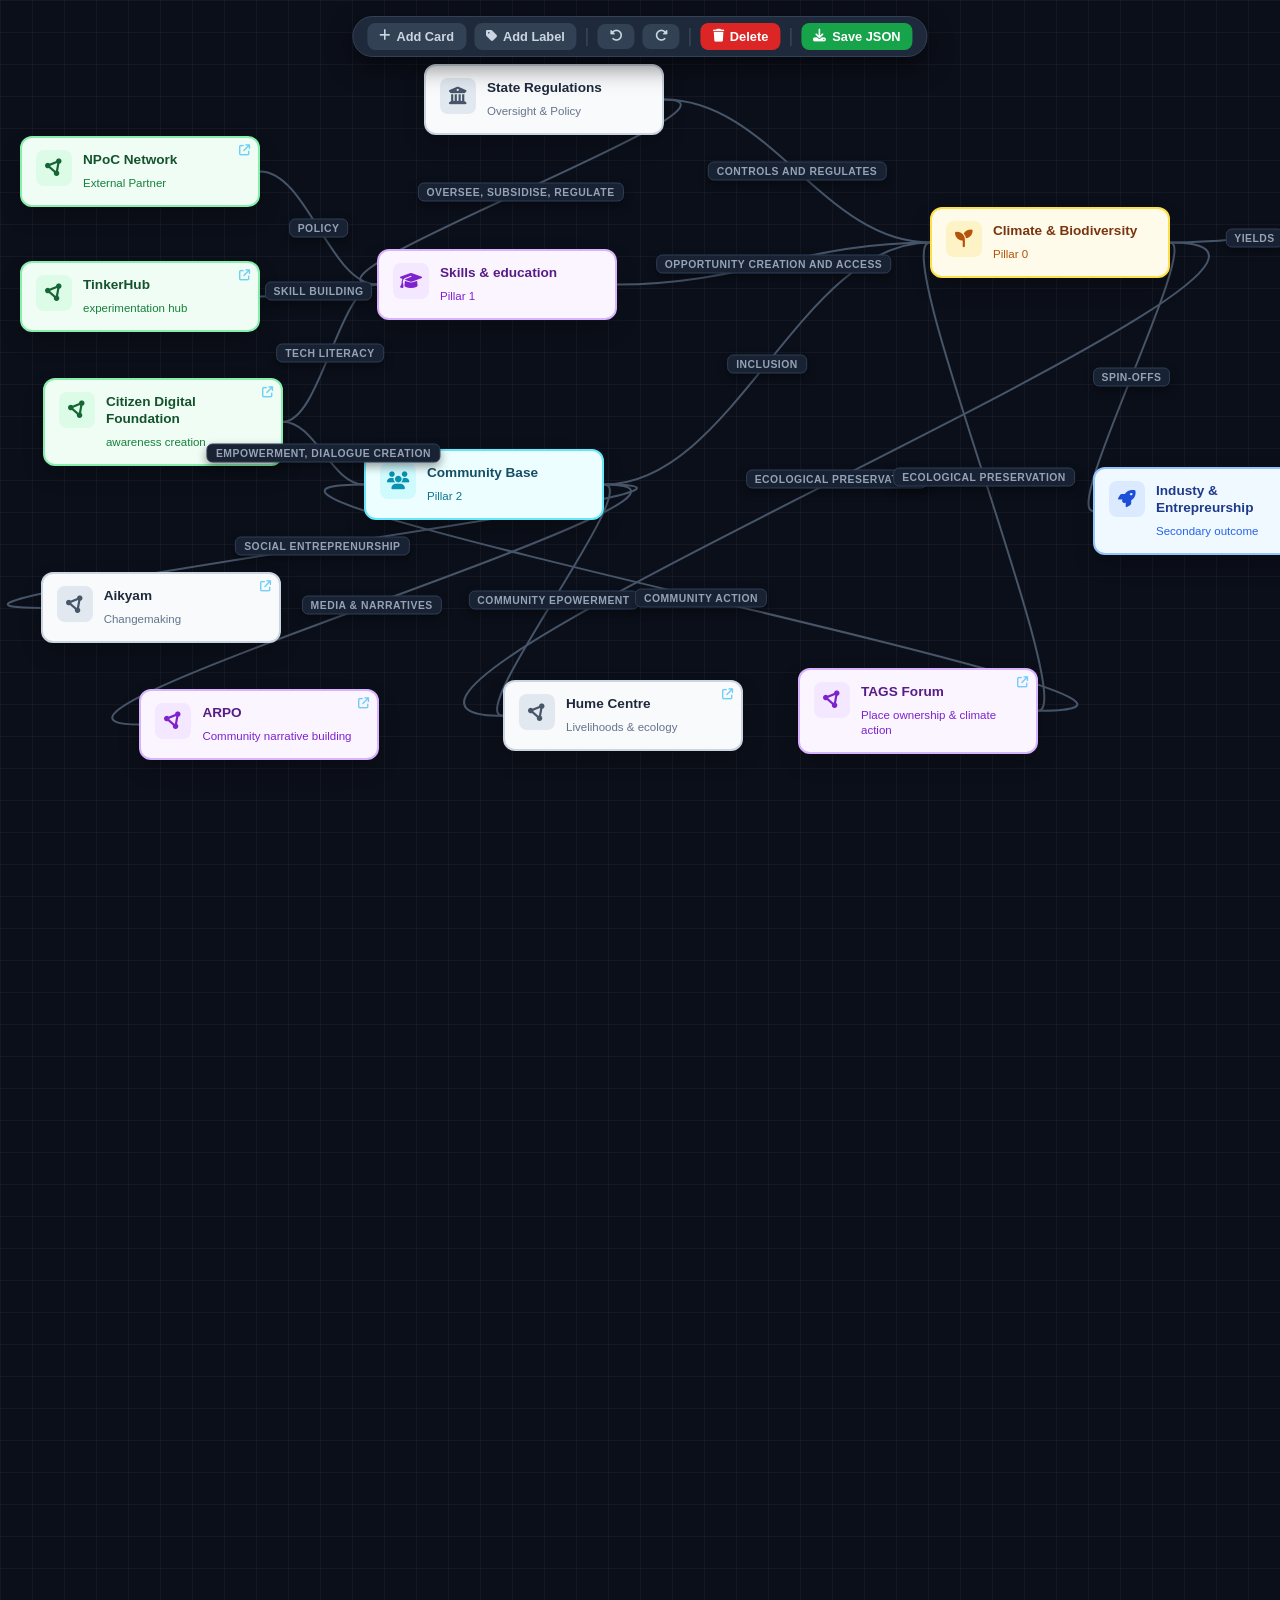
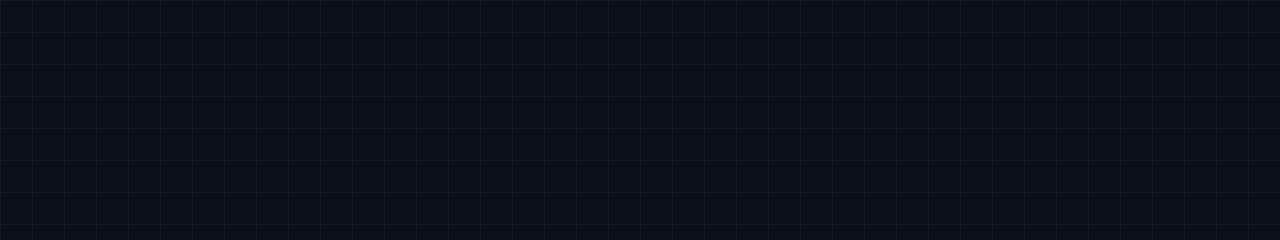
==== index.html @ 8f16a28e "Initial commit" ====
<!DOCTYPE html>
<html lang="en">
<head>
  <meta charset="UTF-8">
  <meta name="viewport" content="width=device-width, initial-scale=1.0">
  <title>Kerala Vision ToC & MindMap</title>
  
  <link rel="stylesheet" href="https://cdnjs.cloudflare.com/ajax/libs/font-awesome/6.4.0/css/all.min.css">

  <style>
    * { box-sizing: border-box; }
    
    body {
      margin: 0; padding: 0;
      background-color: #0b0f19;
      background-image: 
        linear-gradient(to right, rgba(255, 255, 255, 0.04) 1px, transparent 1px),
        linear-gradient(to bottom, rgba(255, 255, 255, 0.04) 1px, transparent 1px);
      background-size: 32px 32px;
      color: #f8fafc;
      font-family: -apple-system, BlinkMacSystemFont, "Segoe UI", Roboto, sans-serif;
      overflow: auto;
      user-select: none;
    }

    /* Native Text Selection for Editors */
    [contenteditable="true"] {
      user-select: text !important;
      -webkit-user-select: text !important;
      cursor: text;
    }

    /* Floating Toolbar */
    #toolbar {
      position: fixed; top: 16px; left: 50%; transform: translateX(-50%);
      background: #1e293b; border: 1px solid #334155;
      padding: 6px 14px; border-radius: 20px;
      display: flex; gap: 8px; align-items: center;
      z-index: 1000; box-shadow: 0 10px 25px rgba(0,0,0,0.5);
    }
    .tb-divider { width: 1px; height: 18px; background: #475569; margin: 0 2px; }
    .tb-btn {
      background: #334155; color: #cbd5e1; border: none; padding: 6px 12px;
      border-radius: 8px; font-weight: 600; font-size: 0.8rem; cursor: pointer;
      display: flex; align-items: center; gap: 6px; transition: 0.2s;
    }
    .tb-btn:hover { background: #475569; color: #fff; }
    .tb-btn.success { background: #16a34a; color: #fff; }
    .tb-btn.success:hover { background: #15803d; }
    .tb-btn.danger { background: #dc2626; color: #fff; }
    .tb-btn.danger:hover { background: #b91c1c; }

    #canvas-container {
      position: relative; width: 2800px; height: 1800px; padding: 60px; margin-top: 40px;
    }

    /* SVG Canvas Overlay */
    svg {
      position: absolute; top: 0; left: 0; width: 100%; height: 100%;
      pointer-events: none; z-index: 1;
    }

    /* Card Elements */
    .node-wrapper {
      position: absolute; width: 240px; z-index: 10;
    }
    .node-wrapper.selected-wrapper .node {
      border-color: #ef4444 !important; box-shadow: 0 0 0 3px rgba(239,68,68,0.4);
    }

    .node {
      position: relative; width: 100%; padding: 12px 14px;
      border-radius: 12px; background: #ffffff; border: 2px solid #e2e8f0;
      box-shadow: 0 10px 25px -5px rgba(0, 0, 0, 0.3);
      display: flex; align-items: flex-start; gap: 10px;
      cursor: grab; transition: box-shadow 0.2s, border-color 0.2s;
    }
    .node:active { cursor: grabbing; }
    .node:hover { box-shadow: 0 16px 30px -5px rgba(0, 0, 0, 0.5); border-color: #38bdf8; }

    .icon-box {
      width: 36px; height: 36px; border-radius: 8px;
      display: flex; align-items: center; justify-content: center;
      flex-shrink: 0; font-size: 1.1rem; cursor: pointer;
    }
    .node-content { display: flex; flex-direction: column; gap: 3px; width: 100%; }

    /* Inline Editors */
    .title, .subtitle {
      outline: none; border: 1px solid transparent; border-radius: 4px; padding: 1px 4px; margin-left: -4px;
    }
    .title { font-weight: 700; font-size: 0.85rem; line-height: 1.25; }
    .subtitle { font-size: 0.72rem; line-height: 1.3; font-weight: 500; }
    
    /* Edit Mode Styling */
    [contenteditable="true"] {
      background: #ffffff !important; color: #0f172a !important;
      border-color: #38bdf8 !important; box-shadow: 0 0 0 2px rgba(56,189,248,0.4) !important;
      z-index: 50; position: relative;
    }

    .url-badge {
      position: absolute; top: 6px; right: 8px; font-size: 0.7rem; color: #38bdf8;
      cursor: pointer; opacity: 0.7; transition: opacity 0.2s; text-decoration: none;
    }
    .url-badge:hover { opacity: 1; transform: scale(1.15); }

    /* Color Themes */
    .node.emerald { background: #f0fdf4; border-color: #86efac; }
    .node.emerald .icon-box { background: #dcfce7; color: #166534; }
    .node.emerald .title { color: #14532d; }
    .node.emerald .subtitle { color: #15803d; }

    .node.indigo { background: #faf5ff; border-color: #d8b4fe; }
    .node.indigo .icon-box { background: #f3e8ff; color: #7e22ce; }
    .node.indigo .title { color: #581c87; }
    .node.indigo .subtitle { color: #7e22ce; }

    .node.slate { background: #f8fafc; border-color: #cbd5e1; }
    .node.slate .icon-box { background: #e2e8f0; color: #475569; }
    .node.slate .title { color: #1e293b; }
    .node.slate .subtitle { color: #64748b; }

    .node.amber { background: #fffbeb; border-color: #fde047; }
    .node.amber .icon-box { background: #fef3c7; color: #b45309; }
    .node.amber .title { color: #78350f; }
    .node.amber .subtitle { color: #b45309; }

    .node.rose { background: #f0f9ff; border-color: #93c5fd; }
    .node.rose .icon-box { background: #dbeafe; color: #1d4ed8; }
    .node.rose .title { color: #1e3a8a; }
    .node.rose .subtitle { color: #2563eb; }

    .node.cyan { background: #ecfeff; border-color: #67e8f9; }
    .node.cyan .icon-box { background: #cffafe; color: #0891b2; }
    .node.cyan .title { color: #164e63; }
    .node.cyan .subtitle { color: #0e7490; }

    /* Point & Drag Anchor Dots */
    .anchor-pt {
      position: absolute; width: 14px; height: 14px;
      background: #0ea5e9; border: 2px solid #ffffff;
      border-radius: 50%; z-index: 30; opacity: 0;
      cursor: crosshair; box-shadow: 0 0 8px rgba(56,189,248,0.8);
      transition: opacity 0.2s, transform 0.2s;
    }
    .node-wrapper:hover .anchor-pt, .anchor-pt.show-all { opacity: 0.9; }
    .anchor-pt:hover { transform: scale(1.6); background: #22c55e !important; opacity: 1 !important; }

    .anchor-pt.top { top: -7px; left: calc(50% - 7px); }
    .anchor-pt.bottom { bottom: -7px; left: calc(50% - 7px); }
    .anchor-pt.left { left: -7px; top: calc(50% - 7px); }
    .anchor-pt.right { right: -7px; top: calc(50% - 7px); }

    /* SVG Lines & Endpoints */
    .svg-line-path {
      cursor: pointer; stroke-width: 2px; transition: stroke 0.15s; pointer-events: stroke;
    }
    .svg-line-path:hover { stroke: #38bdf8 !important; stroke-width: 3px; }
    .svg-line-path.selected-line { stroke: #ef4444 !important; stroke-width: 3px; }
    
    .svg-hit-target {
      cursor: pointer; pointer-events: stroke; fill: none; stroke: transparent; stroke-width: 18px;
    }

    .endpoint-handle {
      cursor: grab; pointer-events: auto; fill: #ef4444; stroke: #ffffff; stroke-width: 2px;
      transition: transform 0.15s;
    }
    .endpoint-handle:hover { transform: scale(1.5); fill: #22c55e; }

    /* Line Badges */
    .line-label-badge {
      position: absolute; z-index: 40;
      background: #182232; border: 1px solid #2d3f58; color: #94a3b8;
      padding: 3px 8px; border-radius: 6px; font-size: 0.65rem;
      font-weight: 700; letter-spacing: 0.5px; text-transform: uppercase; white-space: nowrap;
      transform: translate(-50%, -50%); cursor: grab; box-shadow: 0 4px 10px rgba(0,0,0,0.4);
      outline: none;
    }
    .line-label-badge:active { cursor: grabbing; }
    .line-label-badge:hover { border-color: #38bdf8; color: #fff; }
    .line-label-badge.selected-line { border-color: #ef4444; color: #fca5a5; background: #450a0a; }

    #draft-path {
      pointer-events: none; stroke: #38bdf8; stroke-width: 2.5px; stroke-dasharray: 5 5; fill: none; display: none;
    }
  </style>
</head>
<body>

  <div id="toolbar">
    <button class="tb-btn" onclick="addCard()"><i class="fa-solid fa-plus"></i> Add Card</button>
    <button class="tb-btn" onclick="addFloatingLabel()"><i class="fa-solid fa-tag"></i> Add Label</button>
    <div class="tb-divider"></div>
    <button class="tb-btn" title="Undo (Ctrl+Z)" onclick="undo()"><i class="fa-solid fa-rotate-left"></i></button>
    <button class="tb-btn" title="Redo (Ctrl+Y)" onclick="redo()"><i class="fa-solid fa-rotate-right"></i></button>
    <div class="tb-divider"></div>
    <button class="tb-btn danger" onclick="deleteSelected()" title="Delete Selected Item (Delete Key)"><i class="fa-solid fa-trash"></i> Delete</button>
    <div class="tb-divider"></div>
    <button class="tb-btn success" onclick="exportJSON()"><i class="fa-solid fa-download"></i> Save JSON</button>
  </div>

  <div id="canvas-container">
    <svg id="svg-canvas">
      <defs>
        <marker id="arrow" viewBox="0 0 10 10" refX="6" refY="5" markerWidth="5" markerHeight="5" orient="auto-start-reverse">
          <path d="M 0 0 L 10 5 L 0 10 z" fill="#475569"/>
        </marker>
        <marker id="arrow-selected" viewBox="0 0 10 10" refX="6" refY="5" markerWidth="5" markerHeight="5" orient="auto-start-reverse">
          <path d="M 0 0 L 10 5 L 0 10 z" fill="#ef4444"/>
        </marker>
      </defs>
      <path id="draft-path" />
    </svg>
  </div>

  <script>
    const DEFAULT_MAP_DATA = {
      nodes: [
        { id: "npoc", title: "External Partner: NPoC Network", subtitle: "Research/policy/advocacy on higher education in Kerala", url: "https://www.nayaneeth.com", x: 40, y: 40, color: "indigo", icon: "fa-diagram-project" },
        { id: "edu_hub", title: "Skills & Education", subtitle: "Skill building, tech training, and climate literacy initiatives.", url: "", x: 500, y: 320, color: "emerald", icon: "fa-book-open" },
        { id: "community", title: "Community Base", subtitle: "Pillar 2", url: "", x: 500, y: 470, color: "cyan", icon: "fa-users", innerFocus: "Youth & Commons" },
        { id: "climate", title: "Climate & Biodiversity Action", subtitle: "Direct action, ecological preservation, and policy advocacy.", url: "", x: 880, y: 380, color: "emerald", icon: "fa-seedling" }
      ],
      connections: [
        { from: "npoc", fromAnchor: "right", to: "edu_hub", toAnchor: "left", label: "POLICY" },
        { from: "edu_hub", fromAnchor: "right", to: "climate", toAnchor: "left", label: "PLACE OWNERSHIP" },
        { from: "community", fromAnchor: "right", to: "climate", toAnchor: "bottom", label: "INCLUSION" }
      ],
      floatingLabels: []
    };

    let mapData = JSON.parse(JSON.stringify(DEFAULT_MAP_DATA));
    let historyStack = [];
    let redoStack = [];
    let clipboard = null; // Universal clipboard for nodes, lines, or labels

    let selectedNodeId = null;
    let selectedConnIndex = null;
    let selectedFloatId = null;

    let draggingCard = null;
    let drawingLine = null;
    let draggedEndpoint = null;
    let draggedLabel = null;
    let currentMousePos = { x: 0, y: 0 };

    document.addEventListener("DOMContentLoaded", async () => {
      try {
        const res = await fetch('data.json');
        if (res.ok) {
          const loaded = await res.json();
          if (loaded && Array.isArray(loaded.nodes) && loaded.nodes.length > 0) {
            mapData.nodes = loaded.nodes;
            mapData.connections = Array.isArray(loaded.connections) ? loaded.connections : [];
            mapData.floatingLabels = Array.isArray(loaded.floatingLabels) ? loaded.floatingLabels : [];
          }
        }
      } catch (e) {
        console.warn("Using default map dataset.");
      }
      
      mapData.floatingLabels = mapData.floatingLabels || [];
      saveState();
      renderAll();
    });

    function safeNum(val, fallback) {
      const num = parseFloat(val);
      return isNaN(num) ? fallback : num;
    }

    function getCanvasPos(e) {
      const container = document.getElementById('canvas-container');
      const rect = container.getBoundingClientRect();
      return {
        x: e.clientX - rect.left + container.scrollLeft,
        y: e.clientY - rect.top + container.scrollTop
      };
    }

    function saveState() {
      const stateStr = JSON.stringify(mapData);
      if (historyStack.length > 0 && historyStack[historyStack.length - 1] === stateStr) return;
      if (historyStack.length > 40) historyStack.shift();
      historyStack.push(stateStr);
      redoStack = [];
    }

    function undo() {
      if (historyStack.length <= 1) return;
      redoStack.push(historyStack.pop());
      mapData = JSON.parse(historyStack[historyStack.length - 1]);
      renderAll();
    }

    function redo() {
      if (redoStack.length === 0) return;
      const state = redoStack.pop();
      historyStack.push(state);
      mapData = JSON.parse(state);
      renderAll();
    }

    function getAnchorCoords(nodeId, anchorName) {
      const node = mapData.nodes.find(n => n.id === nodeId);
      if (!node) return { x: 0, y: 0 };
      
      const el = document.getElementById(nodeId);
      const w = el ? el.offsetWidth : 240;
      const h = el ? el.offsetHeight : 80;

      const nx = safeNum(node.x, 0);
      const ny = safeNum(node.y, 0);

      switch(anchorName) {
        case 'top': return { x: nx + w / 2, y: ny };
        case 'bottom': return { x: nx + w / 2, y: ny + h };
        case 'left': return { x: nx, y: ny + h / 2 };
        case 'right': return { x: nx + w, y: ny + h / 2 };
        default: return { x: nx + w / 2, y: ny + h / 2 };
      }
    }

    function renderAll() {
      renderCards();
      renderSVGConnections();
      renderLabels();
    }

    function renderCards() {
      const container = document.getElementById('canvas-container');
      
      mapData.nodes.forEach(node => {
        const isSelected = selectedNodeId === node.id;
        const nx = safeNum(node.x, 100);
        const ny = safeNum(node.y, 100);
        let wrapper = document.getElementById(node.id);
        
        if (!wrapper) {
          wrapper = document.createElement('div');
          wrapper.id = node.id;
          wrapper.innerHTML = `
            <div class="node">
              <a href="#" target="_blank" class="url-badge" style="display:none;"><i class="fa-solid fa-arrow-up-right-from-square"></i></a>
              <div class="icon-box"><i class="fa-solid"></i></div>
              <div class="node-content">
                <div class="title" data-type="title"></div>
                <div class="subtitle" data-type="subtitle"></div>
              </div>
            </div>
            <div class="anchor-pt top" data-anchor="top"></div>
            <div class="anchor-pt right" data-anchor="right"></div>
            <div class="anchor-pt bottom" data-anchor="bottom"></div>
            <div class="anchor-pt left" data-anchor="left"></div>
          `;
          container.appendChild(wrapper);
        }
        
        wrapper.className = `node-wrapper ${isSelected ? 'selected-wrapper' : ''}`;
        wrapper.style.left = `${nx}px`;
        wrapper.style.top = `${ny}px`;
        
        const nodeEl = wrapper.querySelector('.node');
        nodeEl.className = `node ${node.color || 'slate'}`;
        wrapper.querySelector('.icon-box i').className = `fa-solid ${node.icon || 'fa-circle-nodes'}`;
        
        const titleEl = wrapper.querySelector('.title');
        if (titleEl.getAttribute('contenteditable') !== 'true') titleEl.textContent = node.title || '';
        
        const subEl = wrapper.querySelector('.subtitle');
        const subText = node.subtitle || node.innerFocus || '';
        if (subEl.getAttribute('contenteditable') !== 'true') subEl.textContent = subText;

        const urlBadge = wrapper.querySelector('.url-badge');
        if (node.url && node.url.trim() !== '') {
          urlBadge.href = node.url;
          urlBadge.style.display = 'block';
        } else {
          urlBadge.style.display = 'none';
        }
      });

      const currentIds = mapData.nodes.map(n => n.id);
      document.querySelectorAll('.node-wrapper').forEach(el => {
        if (!currentIds.includes(el.id)) el.remove();
      });
    }

    function renderSVGConnections() {
      const svg = document.getElementById('svg-canvas');
      document.querySelectorAll('#svg-canvas path:not(#draft-path), #svg-canvas circle.endpoint-handle').forEach(e => e.remove());

      mapData.connections.forEach((conn, index) => {
        if (conn.isDragging) return;

        const fromAnchor = conn.fromAnchor || 'right';
        const toAnchor = conn.toAnchor || 'left';
        const fromPt = getAnchorCoords(conn.from, fromAnchor);
        const toPt = getAnchorCoords(conn.to, toAnchor);

        const x1 = safeNum(fromPt.x, 0); const y1 = safeNum(fromPt.y, 0);
        const x2 = safeNum(toPt.x, 0);   const y2 = safeNum(toPt.y, 0);

        const dx = Math.max(30, Math.abs(x2 - x1) * 0.4);
        const dy = Math.max(30, Math.abs(y2 - y1) * 0.4);

        let d = '';
        if (fromAnchor === 'left' || fromAnchor === 'right') {
          const cX1 = fromAnchor === 'right' ? x1 + dx : x1 - dx;
          const cX2 = toAnchor === 'left' ? x2 - dx : x2 + dx;
          d = `M ${x1} ${y1} C ${cX1} ${y1}, ${cX2} ${y2}, ${x2} ${y2}`;
        } else {
          const cY1 = fromAnchor === 'bottom' ? y1 + dy : y1 - dy;
          const cY2 = toAnchor === 'top' ? y2 - dy : y2 + dy;
          d = `M ${x1} ${y1} C ${x1} ${cY1}, ${x2} ${cY2}, ${x2} ${y2}`;
        }

        const isSelected = selectedConnIndex === index;

        const hitTarget = document.createElementNS('http://www.w3.org/2000/svg', 'path');
        hitTarget.setAttribute('d', d);
        hitTarget.setAttribute('class', 'svg-hit-target');
        hitTarget.setAttribute('data-conn-index', index);

        const path = document.createElementNS('http://www.w3.org/2000/svg', 'path');
        path.setAttribute('d', d);
        path.setAttribute('class', `svg-line-path ${isSelected ? 'selected-line' : ''}`);
        path.setAttribute('data-path-index', index);
        path.setAttribute('stroke', isSelected ? '#ef4444' : '#475569');
        path.setAttribute('fill', 'none');
        path.setAttribute('marker-end', isSelected ? 'url(#arrow-selected)' : 'url(#arrow)');

        svg.appendChild(hitTarget);
        svg.appendChild(path);

        if (isSelected) {
          [ { pt: fromPt, type: 'from' }, { pt: toPt, type: 'to' } ].forEach(handle => {
            const circle = document.createElementNS('http://www.w3.org/2000/svg', 'circle');
            circle.setAttribute('cx', handle.pt.x);
            circle.setAttribute('cy', handle.pt.y);
            circle.setAttribute('r', '8');
            circle.setAttribute('class', 'endpoint-handle');
            circle.setAttribute('data-endpoint-type', handle.type);
            circle.setAttribute('data-conn-index', index);
            svg.appendChild(circle);
          });
        }
      });
    }

    function renderLabels() {
      const container = document.getElementById('canvas-container');

      // Tethered Labels
      mapData.connections.forEach((conn, index) => {
        let badge = document.querySelector(`.line-label-badge.tethered[data-conn-index="${index}"]`);
        
        if (!conn.label || !conn.label.trim()) {
          if (badge) badge.remove();
          return;
        }

        if (!badge) {
          badge = document.createElement('div');
          badge.className = 'line-label-badge tethered';
          badge.setAttribute('data-conn-index', index);
          container.appendChild(badge);
        }

        const isSelected = selectedConnIndex === index;
        badge.className = `line-label-badge tethered ${isSelected ? 'selected-line' : ''}`;
        
        if (badge.getAttribute('contenteditable') !== 'true') {
          badge.textContent = conn.label.trim();
        }

        let midPt = { x: 0, y: 0 };
        const path = document.querySelector(`.svg-line-path[data-path-index="${index}"]`);
        if (path) {
          try {
            const pathLen = path.getTotalLength();
            if (pathLen > 0) midPt = path.getPointAtLength(pathLen / 2);
          } catch (e) {}
        }

        badge.style.left = `${midPt.x}px`;
        badge.style.top = `${midPt.y}px`;
      });

      // Floating Labels
      mapData.floatingLabels.forEach(label => {
        let badge = document.querySelector(`.line-label-badge.floating[data-float-id="${label.id}"]`);
        
        if (!badge) {
          badge = document.createElement('div');
          badge.className = 'line-label-badge floating';
          badge.setAttribute('data-float-id', label.id);
          container.appendChild(badge);
        }

        const isSelected = selectedFloatId === label.id;
        badge.className = `line-label-badge floating ${isSelected ? 'selected-line' : ''}`;
        
        if (badge.getAttribute('contenteditable') !== 'true') {
          badge.textContent = label.text;
        }

        badge.style.left = `${safeNum(label.x, 100)}px`;
        badge.style.top = `${safeNum(label.y, 100)}px`;
      });

      document.querySelectorAll('.line-label-badge.tethered').forEach(b => {
        const idx = b.getAttribute('data-conn-index');
        if (!mapData.connections[idx] || !mapData.connections[idx].label) b.remove();
      });
      const floatIds = mapData.floatingLabels.map(l => l.id);
      document.querySelectorAll('.line-label-badge.floating').forEach(b => {
        if (!floatIds.includes(b.getAttribute('data-float-id'))) b.remove();
      });
    }

    // --- INSTANT INLINE TEXT EDITING ---

    document.addEventListener('dblclick', (e) => {
      const editable = e.target.closest('.title, .subtitle, .line-label-badge');
      if (editable) {
        e.stopPropagation();
        editable.setAttribute('contenteditable', 'true');
        editable.focus();
        
        const range = document.createRange();
        range.selectNodeContents(editable);
        const sel = window.getSelection();
        if (sel) { sel.removeAllRanges(); sel.addRange(range); }
      }
    });

    // Double-click blank card space to add/edit URL
document.addEventListener('dblclick', (e) => {
  const nodeEl = e.target.closest('.node');
  if (nodeEl && !e.target.closest('.title, .subtitle, .icon-box, .line-label-badge')) {
    e.stopPropagation();
    const wrapper = nodeEl.closest('.node-wrapper');
    const node = mapData.nodes.find(n => n.id === wrapper.id);
    
    const newUrl = prompt("Enter Link (URL) for this card:", node.url || '');
    if (newUrl !== null) {
      saveState();
      node.url = newUrl.trim();
      renderAll();
    }
  }
});

    document.addEventListener('focusout', (e) => {
      const editable = e.target.closest('.title, .subtitle, .line-label-badge');
      if (editable && editable.getAttribute('contenteditable') === 'true') {
        editable.setAttribute('contenteditable', 'false');
        window.getSelection()?.removeAllRanges();
        
        saveState();
        const text = editable.textContent.trim();

        if (editable.classList.contains('title') || editable.classList.contains('subtitle')) {
          const wrapper = editable.closest('.node-wrapper');
          const node = mapData.nodes.find(n => n.id === wrapper.id);
          if (node) {
            if (editable.classList.contains('title')) node.title = text;
            else node.subtitle = text;
          }
        } 
        else if (editable.classList.contains('line-label-badge')) {
          const upperText = text.toUpperCase();
          if (editable.classList.contains('tethered')) {
            const idx = editable.getAttribute('data-conn-index');
            if (mapData.connections[idx]) mapData.connections[idx].label = upperText;
          } else {
            const floatId = editable.getAttribute('data-float-id');
            const fl = mapData.floatingLabels.find(l => l.id === floatId);
            if (fl) {
              fl.text = upperText;
              if (!upperText) mapData.floatingLabels = mapData.floatingLabels.filter(l => l.id !== fl.id);
            }
          }
        }
        renderAll();
      }
    });

    document.addEventListener('keydown', (e) => {
      if (e.key === 'Enter' && e.target.getAttribute('contenteditable') === 'true') {
        e.preventDefault(); e.target.blur();
      }
    });

    // --- MOUSE DOWN EVENTS & SELECTION ---

    document.addEventListener('mousedown', (e) => {
      if (e.target.closest('[contenteditable="true"], .url-badge')) return;

      const pos = getCanvasPos(e);
      currentMousePos = pos;

      // 1. Color Theme Cycle
      const iconBox = e.target.closest('.icon-box');
      if (iconBox) {
        e.stopPropagation();
        saveState();
        const wrapper = iconBox.closest('.node-wrapper');
        const node = mapData.nodes.find(n => n.id === wrapper.id);
        if (node) {
          const colors = ['emerald', 'indigo', 'slate', 'amber', 'rose', 'cyan'];
          node.color = colors[(colors.indexOf(node.color || 'slate') + 1) % colors.length];
          renderCards();
        }
        return;
      }

      // 2. Line Endpoint Dragging
      const endpoint = e.target.closest('.endpoint-handle');
      if (endpoint) {
        e.stopPropagation();
        saveState();
        const idx = endpoint.getAttribute('data-conn-index');
        draggedEndpoint = { connIndex: idx, endpointType: endpoint.getAttribute('data-endpoint-type') };
        mapData.connections[idx].isDragging = true;
        renderConnections();
        document.querySelectorAll('.anchor-pt').forEach(a => a.classList.add('show-all'));
        return;
      }

      // 3. Line Label Dragging & Selection
      const badge = e.target.closest('.line-label-badge');
      if (badge) {
        e.stopPropagation();
        saveState();

        if (badge.classList.contains('tethered')) {
          selectedConnIndex = parseInt(badge.getAttribute('data-conn-index'));
          selectedNodeId = null; selectedFloatId = null;
        } else {
          selectedFloatId = badge.getAttribute('data-float-id');
          selectedNodeId = null; selectedConnIndex = null;
        }
        renderAll();

        draggedLabel = {
          el: badge,
          sourceType: badge.classList.contains('floating') ? 'float' : 'conn',
          sourceId: badge.getAttribute('data-float-id'),
          sourceIndex: badge.getAttribute('data-conn-index'),
          offsetX: pos.x - parseFloat(badge.style.left),
          offsetY: pos.y - parseFloat(badge.style.top)
        };
        return;
      }

      // 4. Line Selection
      const hitPath = e.target.closest('.svg-hit-target, .svg-line-path');
      if (hitPath) {
        e.stopPropagation();
        selectedConnIndex = parseInt(hitPath.getAttribute('data-conn-index'));
        selectedNodeId = null; selectedFloatId = null;
        renderAll();
        return;
      }

      // 5. Draw Line from Anchor Dot
      const anchorEl = e.target.closest('.anchor-pt');
      if (anchorEl) {
        e.stopPropagation(); e.preventDefault();
        saveState();
        const wrapper = anchorEl.closest('.node-wrapper');
        const anchorName = anchorEl.getAttribute('data-anchor');
        const coords = getAnchorCoords(wrapper.id, anchorName);

        drawingLine = { fromId: wrapper.id, fromAnchor: anchorName, x1: coords.x, y1: coords.y };
        const draft = document.getElementById('draft-path');
        draft.setAttribute('d', `M ${coords.x} ${coords.y} L ${pos.x} ${pos.y}`);
        draft.style.display = 'block';
        document.querySelectorAll('.anchor-pt').forEach(a => a.classList.add('show-all'));
        return;
      }

      // 6. Card Selection & Dragging
      const nodeEl = e.target.closest('.node');
      if (nodeEl) {
        e.stopPropagation();
        const wrapper = nodeEl.closest('.node-wrapper');
        const node = mapData.nodes.find(n => n.id === wrapper.id);

        if (e.ctrlKey && node.url) { window.open(node.url, '_blank'); return; }

        selectedNodeId = wrapper.id;
        selectedConnIndex = null; selectedFloatId = null;
        renderAll();

        draggingCard = { node: node, offsetX: pos.x - safeNum(node.x, 0), offsetY: pos.y - safeNum(node.y, 0) };
        return;
      }

      // 7. Blank Canvas Click
      if (e.target.closest('#canvas-container, svg')) {
        selectedNodeId = null; selectedConnIndex = null; selectedFloatId = null;
        renderAll();
      }
    });

    // --- GLOBAL DRAG MOVEMENT ---

    document.addEventListener('mousemove', (e) => {
      const pos = getCanvasPos(e);
      currentMousePos = pos;

      if (draggedLabel) {
        draggedLabel.el.style.left = `${pos.x - draggedLabel.offsetX}px`;
        draggedLabel.el.style.top = `${pos.y - draggedLabel.offsetY}px`;
      } 
      else if (drawingLine) {
        const x1 = drawingLine.x1; const y1 = drawingLine.y1;
        const dx = Math.max(30, Math.abs(pos.x - x1) * 0.4);
        document.getElementById('draft-path').setAttribute('d', `M ${x1} ${y1} C ${x1 + dx} ${y1}, ${pos.x - dx} ${pos.y}, ${pos.x} ${pos.y}`);
      } 
      else if (draggedEndpoint) {
        const conn = mapData.connections[draggedEndpoint.connIndex];
        const fixedNodeId = draggedEndpoint.endpointType === 'from' ? conn.to : conn.from;
        const fixedAnchor = draggedEndpoint.endpointType === 'from' ? (conn.toAnchor || 'left') : (conn.fromAnchor || 'right');
        const startPt = getAnchorCoords(fixedNodeId, fixedAnchor);

        const x1 = startPt.x; const y1 = startPt.y;
        const dx = Math.max(30, Math.abs(pos.x - x1) * 0.4);
        const draft = document.getElementById('draft-path');
        draft.setAttribute('d', `M ${x1} ${y1} C ${x1 + dx} ${y1}, ${pos.x - dx} ${pos.y}, ${pos.x} ${pos.y}`);
        draft.style.display = 'block';
      } 
      else if (draggingCard) {
        draggingCard.node.x = pos.x - draggingCard.offsetX;
        draggingCard.node.y = pos.y - draggingCard.offsetY;
        const wrapper = document.getElementById(draggingCard.node.id);
        if (wrapper) {
          wrapper.style.left = `${draggingCard.node.x}px`;
          wrapper.style.top = `${draggingCard.node.y}px`;
        }
        renderConnections();
        renderLabels();
      }
    });

    // --- GLOBAL DROP HANDLERS ---

    document.addEventListener('mouseup', (e) => {
      if (draggedLabel) {
        draggedLabel.el.style.pointerEvents = 'none';
        const dropEl = document.elementFromPoint(e.clientX, e.clientY);
        draggedLabel.el.style.pointerEvents = 'auto';

        const hitPath = dropEl ? dropEl.closest('.svg-hit-target') : null;
        const text = draggedLabel.el.textContent.trim().toUpperCase();

        if (draggedLabel.sourceType === 'conn') {
          if (mapData.connections[draggedLabel.sourceIndex]) mapData.connections[draggedLabel.sourceIndex].label = '';
        } else {
          mapData.floatingLabels = mapData.floatingLabels.filter(l => l.id !== draggedLabel.sourceId);
        }

        if (hitPath) {
          const idx = hitPath.getAttribute('data-conn-index');
          if (mapData.connections[idx]) mapData.connections[idx].label = text;
        } else {
          const pos = getCanvasPos(e);
          if (text) mapData.floatingLabels.push({ id: `float_${Date.now()}`, text: text, x: pos.x, y: pos.y });
        }
        
        draggedLabel = null;
        renderAll();
      } 
      else if (drawingLine || draggedEndpoint) {
        const svg = document.getElementById('svg-canvas');
        svg.style.pointerEvents = 'none';
        const dropEl = document.elementFromPoint(e.clientX, e.clientY);
        svg.style.pointerEvents = 'auto';

        const anchorEl = dropEl ? dropEl.closest('.anchor-pt') : null;
        const wrapperEl = dropEl ? dropEl.closest('.node-wrapper') : null;

        if (drawingLine) {
          if (anchorEl) {
            const toId = anchorEl.closest('.node-wrapper').id;
            if (toId !== drawingLine.fromId) {
              mapData.connections.push({
                from: drawingLine.fromId, fromAnchor: drawingLine.fromAnchor,
                to: toId, toAnchor: anchorEl.getAttribute('data-anchor'), label: ""
              });
            }
          } else if (wrapperEl) {
            if (wrapperEl.id !== drawingLine.fromId) {
              mapData.connections.push({
                from: drawingLine.fromId, fromAnchor: drawingLine.fromAnchor,
                to: wrapperEl.id, toAnchor: "left", label: ""
              });
            }
          }
          drawingLine = null;
        } 
        else if (draggedEndpoint) {
          const conn = mapData.connections[draggedEndpoint.connIndex];
          if (conn) {
            conn.isDragging = false;
            if (anchorEl) {
              if (draggedEndpoint.endpointType === 'from') {
                conn.from = anchorEl.closest('.node-wrapper').id;
                conn.fromAnchor = anchorEl.getAttribute('data-anchor');
              } else {
                conn.to = anchorEl.closest('.node-wrapper').id;
                conn.toAnchor = anchorEl.getAttribute('data-anchor');
              }
            } else if (wrapperEl) {
              if (draggedEndpoint.endpointType === 'from') {
                conn.from = wrapperEl.id;
                conn.fromAnchor = 'right';
              } else {
                conn.to = wrapperEl.id;
                conn.toAnchor = 'left';
              }
            }
          }
          draggedEndpoint = null;
        }

        document.getElementById('draft-path').style.display = 'none';
        document.querySelectorAll('.anchor-pt').forEach(a => a.classList.remove('show-all'));
        renderAll();
      } 
      else if (draggingCard) {
        saveState();
        draggingCard = null;
      }
    });

    // --- FULL SHORTCUTS & CLIPBOARD SUITE (CARDS, LINES, LABELS) ---

    document.addEventListener('keydown', (e) => {
      if (e.target.closest('[contenteditable="true"], input, textarea')) return;

      const isCtrl = e.ctrlKey || e.metaKey;
      const key = e.key.toLowerCase();

      if (isCtrl && key === 'z') {
        e.preventDefault(); if (e.shiftKey) redo(); else undo();
      } else if (isCtrl && key === 'y') {
        e.preventDefault(); redo();
      } else if (isCtrl && key === 'c') {
        e.preventDefault(); copySelected();
      } else if (isCtrl && key === 'x') {
        e.preventDefault(); copySelected(); deleteSelected();
      } else if (isCtrl && key === 'v') {
        e.preventDefault(); pasteSelected();
      } else if (e.key === 'Delete' || e.key === 'Backspace') {
        deleteSelected();
      }
    });

    function copySelected() {
      if (selectedNodeId) {
        const node = mapData.nodes.find(n => n.id === selectedNodeId);
        if (node) clipboard = { type: 'node', data: JSON.parse(JSON.stringify(node)) };
      } else if (selectedConnIndex !== null) {
        const conn = mapData.connections[selectedConnIndex];
        if (conn) clipboard = { type: 'conn', data: JSON.parse(JSON.stringify(conn)) };
      } else if (selectedFloatId !== null) {
        const fl = mapData.floatingLabels.find(l => l.id === selectedFloatId);
        if (fl) clipboard = { type: 'float', data: JSON.parse(JSON.stringify(fl)) };
      }
    }

    function pasteSelected() {
      if (!clipboard) return;
      saveState();

      if (clipboard.type === 'node') {
        const newNode = JSON.parse(JSON.stringify(clipboard.data));
        newNode.id = `node_${Date.now()}`;
        newNode.x = (currentMousePos.x > 0 ? currentMousePos.x : safeNum(newNode.x, 100)) + 30;
        newNode.y = (currentMousePos.y > 0 ? currentMousePos.y : safeNum(newNode.y, 100)) + 30;
        mapData.nodes.push(newNode);
        selectedNodeId = newNode.id;
        selectedConnIndex = null; selectedFloatId = null;
      } 
      else if (clipboard.type === 'float') {
        const newFl = JSON.parse(JSON.stringify(clipboard.data));
        newFl.id = `float_${Date.now()}`;
        newFl.x = (currentMousePos.x > 0 ? currentMousePos.x : safeNum(newFl.x, 100)) + 20;
        newFl.y = (currentMousePos.y > 0 ? currentMousePos.y : safeNum(newFl.y, 100)) + 20;
        mapData.floatingLabels.push(newFl);
        selectedFloatId = newFl.id;
        selectedNodeId = null; selectedConnIndex = null;
      } 
      else if (clipboard.type === 'conn') {
        const newConn = JSON.parse(JSON.stringify(clipboard.data));
        mapData.connections.push(newConn);
        selectedConnIndex = mapData.connections.length - 1;
        selectedNodeId = null; selectedFloatId = null;
      }
      renderAll();
    }

    // --- TOOLBAR ACTIONS ---

    function addCard() {
      saveState();
      const newId = `node_${Date.now()}`;
      mapData.nodes.push({
        id: newId, title: "NEW PARTNER", subtitle: "Description...",
        url: "", x: 450, y: 250, color: "emerald", icon: "fa-circle-nodes"
      });
      selectedNodeId = newId;
      renderAll();

      setTimeout(() => {
        const titleEl = document.querySelector(`#${newId} .title`);
        if (titleEl) titleEl.dispatchEvent(new MouseEvent('dblclick', { bubbles: true }));
      }, 10);
    }

    function addFloatingLabel() {
      saveState();
      const newId = `float_${Date.now()}`;
      const container = document.getElementById('canvas-container');
      const centerX = container.scrollLeft + window.innerWidth / 2;
      const centerY = container.scrollTop + window.innerHeight / 2 - 100;

      mapData.floatingLabels.push({
        id: newId, text: "NEW LABEL", x: centerX, y: centerY
      });
      renderAll();

      setTimeout(() => {
        const badge = document.querySelector(`.line-label-badge.floating[data-float-id="${newId}"]`);
        if (badge) badge.dispatchEvent(new MouseEvent('dblclick', { bubbles: true }));
      }, 10);
    }

    function deleteSelected() {
      if (selectedNodeId) {
        saveState();
        mapData.nodes = mapData.nodes.filter(n => n.id !== selectedNodeId);
        mapData.connections = mapData.connections.filter(c => c.from !== selectedNodeId && c.to !== selectedNodeId);
        selectedNodeId = null;
        renderAll();
      } else if (selectedConnIndex !== null) {
        saveState();
        mapData.connections.splice(selectedConnIndex, 1);
        selectedConnIndex = null;
        renderAll();
      } else if (selectedFloatId !== null) {
        saveState();
        mapData.floatingLabels = mapData.floatingLabels.filter(l => l.id !== selectedFloatId);
        selectedFloatId = null;
        renderAll();
      }
    }

    function exportJSON() {
      const jsonStr = JSON.stringify(mapData, null, 2);
      const blob = new Blob([jsonStr], { type: 'application/json' });
      const a = document.createElement('a');
      a.href = URL.click ? URL.createObjectURL(blob) : '';
      a.download = 'data.json';
      a.click();
    }
  </script>
</body>
</html>
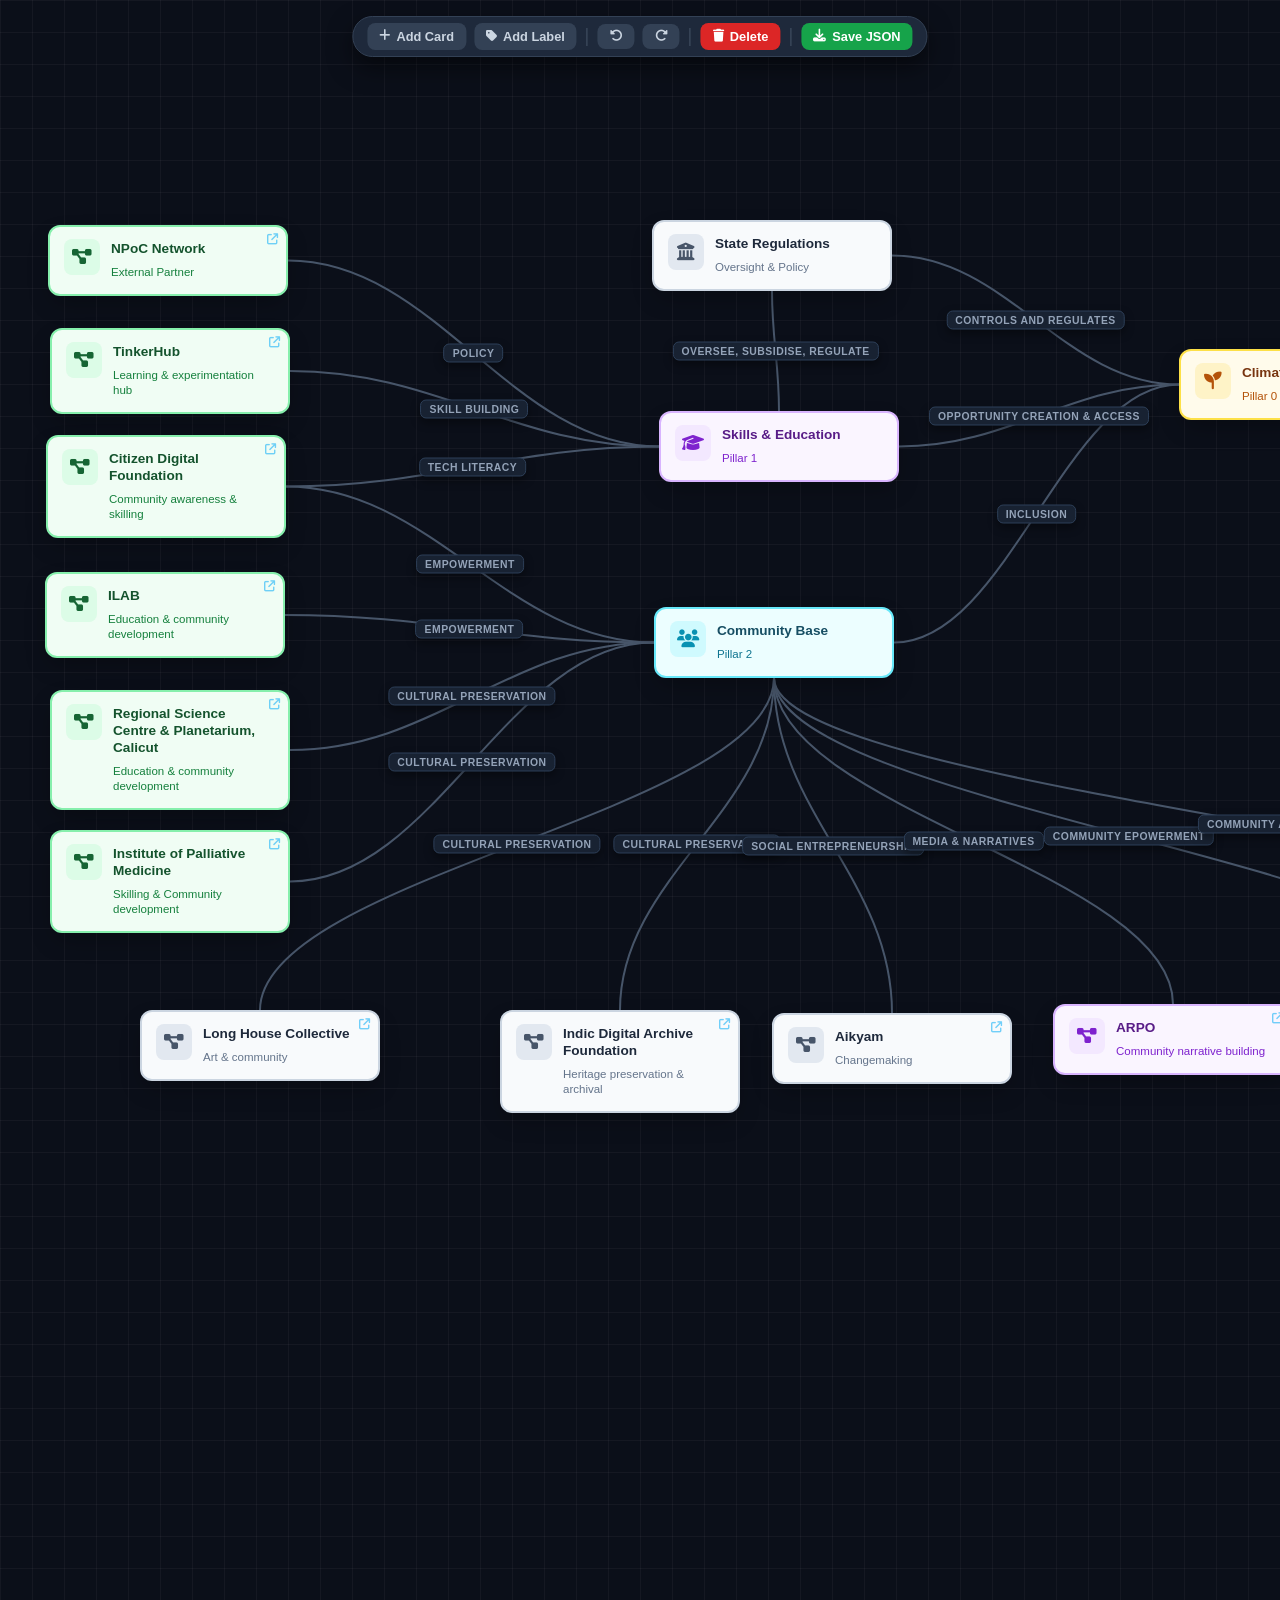
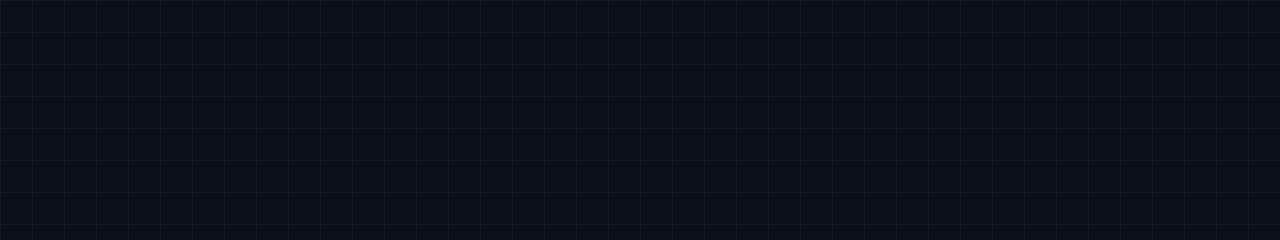
==== commit 3108f19f: "Update map layout with new data" ====
--- a/index.html
+++ b/index.html
@@ -966,9 +966,12 @@
       const jsonStr = JSON.stringify(mapData, null, 2);
       const blob = new Blob([jsonStr], { type: 'application/json' });
       const a = document.createElement('a');
-      a.href = URL.click ? URL.createObjectURL(blob) : '';
+      a.href = URL.createObjectURL(blob);
       a.download = 'data.json';
+      document.body.appendChild(a);
       a.click();
+      document.body.removeChild(a);
+      URL.revokeObjectURL(a.href);
     }
   </script>
 </body>
